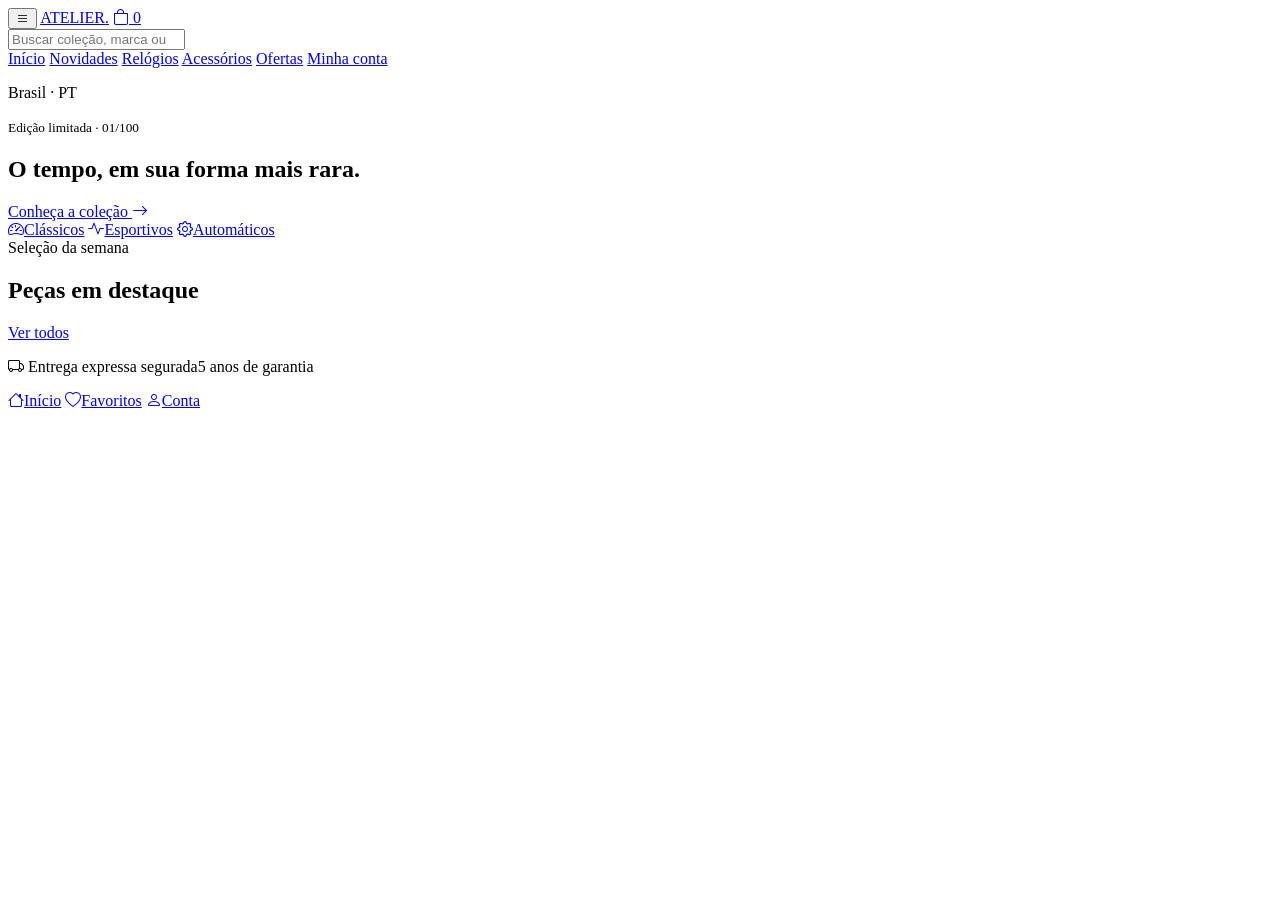
==== index.html @ ace93dc6 "arquivo index" ====
<!DOCTYPE html>
<html lang="pt-BR">
<head>
  <meta charset="UTF-8">
  <meta name="viewport" content="width=device-width, initial-scale=1.0">
  <title>ATELIER</title>
  <link rel="preconnect" href="https://fonts.googleapis.com">
  <link rel="preconnect" href="https://fonts.gstatic.com" crossorigin>
  <link href="https://fonts.googleapis.com/css2?family=Inter:wght@400;500;600&family=Playfair+Display:wght@500;600&display=swap" rel="stylesheet">
  <link rel="stylesheet" href="https://cdn.jsdelivr.net/npm/bootstrap-icons@1.11.3/font/bootstrap-icons.css">
  <link rel="stylesheet" href="style.css">
  <script>document.documentElement.dataset.tema = localStorage.getItem('tema') || 'claro';</script>
</head>
<body data-pagina="home">
  <header class="topo">
    <button class="icone" onclick="alternarMenu()" aria-label="Abrir menu"><i class="bi bi-list"></i></button>
    <a href="index.html" class="marca">ATELIER<span>.</span></a>
    <a href="checkout.html" class="icone sacola" aria-label="Sacola">
      <i class="bi bi-bag"></i>
      <span class="contador" id="contador">0</span>
    </a>
  </header>

  <nav class="menu" id="menu">
    <form action="produtos.html">
      <input type="search" name="busca" placeholder="Buscar coleção, marca ou referência">
    </form>
    <a class="link" href="index.html">Início</a>
    <a class="link" href="produtos.html?cat=novidades">Novidades</a>
    <a class="link" href="produtos.html?cat=relogios">Relógios</a>
    <a class="link" href="produtos.html?cat=acessorios">Acessórios</a>
    <a class="link" href="produtos.html?cat=ofertas">Ofertas</a>
    <a class="link" href="conta.html">Minha conta</a>
    <p class="idioma">Brasil · PT</p>
  </nav>

  <main>
    <section class="banner">
      <small>Edição limitada · 01/100</small>
      <h1>O tempo, em sua forma mais rara.</h1>
      <a href="produtos.html?cat=relogios">Conheça a coleção <i class="bi bi-arrow-right"></i></a>
    </section>

    <section class="atalhos">
      <a href="produtos.html?cat=relogios"><i class="bi bi-speedometer2"></i>Clássicos</a>
      <a href="produtos.html?cat=relogios"><i class="bi bi-activity"></i>Esportivos</a>
      <a href="produtos.html?cat=relogios"><i class="bi bi-gear"></i>Automáticos</a>
    </section>

    <section>
      <span class="rotulo">Seleção da semana</span>
      <div class="titulo-linha">
        <h2>Peças em destaque</h2>
        <a href="produtos.html?cat=novidades">Ver todos</a>
      </div>
      <div class="grade" id="destaques"></div>
    </section>

    <p class="faixa"><span><i class="bi bi-truck"></i> Entrega expressa segurada</span><span>5 anos de garantia</span></p>
  </main>

  <nav class="rodape-nav">
    <a href="index.html" class="ativo"><i class="bi bi-house"></i>Início</a>
    <a href="favoritos.html"><i class="bi bi-heart"></i>Favoritos</a>
    <a href="conta.html"><i class="bi bi-person"></i>Conta</a>
  </nav>

  <script src="script.js"></script>
</body>
</html>
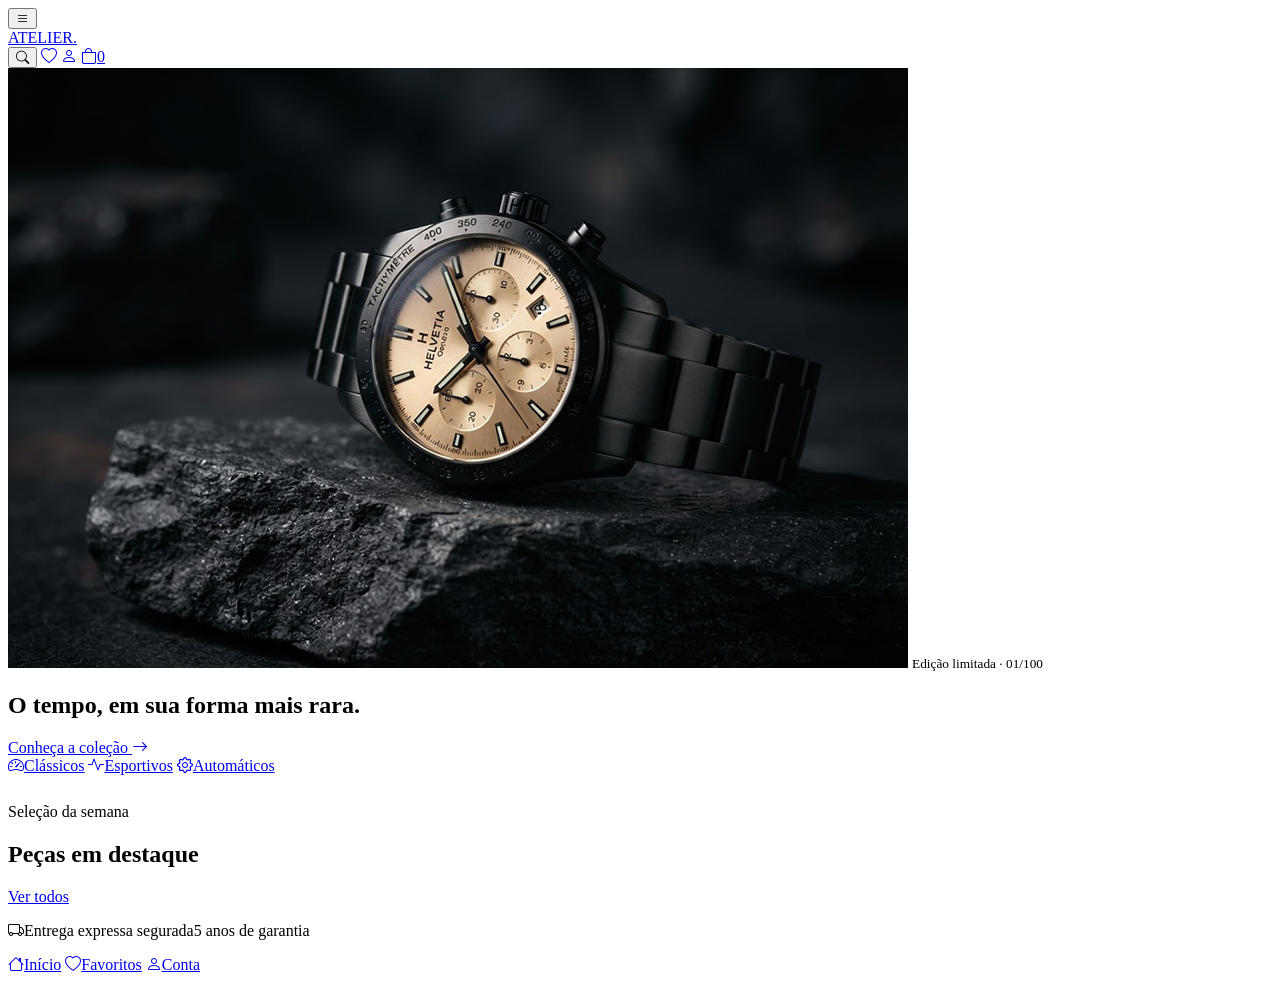
==== commit b480ceb0: "Concertando os codigos para receberem as imagens" ====
--- a/index.html
+++ b/index.html
@@ -6,60 +6,77 @@
   <title>ATELIER</title>
   <link rel="preconnect" href="https://fonts.googleapis.com">
   <link rel="preconnect" href="https://fonts.gstatic.com" crossorigin>
-  <link href="https://fonts.googleapis.com/css2?family=Inter:wght@400;500;600&family=Playfair+Display:wght@500;600&display=swap" rel="stylesheet">
+  <link href="https://fonts.googleapis.com/css2?family=Inter:wght@400;500;600;700&family=Playfair+Display:wght@500;600&display=swap" rel="stylesheet">
   <link rel="stylesheet" href="https://cdn.jsdelivr.net/npm/bootstrap-icons@1.11.3/font/bootstrap-icons.css">
   <link rel="stylesheet" href="style.css">
   <script>document.documentElement.dataset.tema = localStorage.getItem('tema') || 'claro';</script>
 </head>
 <body data-pagina="home">
   <header class="topo">
-    <button class="icone" onclick="alternarMenu()" aria-label="Abrir menu"><i class="bi bi-list"></i></button>
+    <div class="esquerda"><button class="icone" onclick="abrirMenu()" aria-label="Abrir menu"><i class="bi bi-list"></i></button></div>
     <a href="index.html" class="marca">ATELIER<span>.</span></a>
-    <a href="checkout.html" class="icone sacola" aria-label="Sacola">
-      <i class="bi bi-bag"></i>
-      <span class="contador" id="contador">0</span>
+    <div class="direita">
+      <button class="icone" onclick="abrirMenu()" aria-label="Buscar"><i class="bi bi-search"></i></button>
+      <a href="favoritos.html" class="icone so-desktop" aria-label="Favoritos"><i class="bi bi-heart"></i></a>
+      <a href="conta.html" class="icone so-desktop" aria-label="Minha conta"><i class="bi bi-person"></i></a>
+      <a href="checkout.html" class="icone" aria-label="Sacola"><i class="bi bi-bag"></i><span class="contador">0</span></a>
+    </div>
+  </header>
+  <div class="menu-tela" id="menu" hidden>
+    <header class="topo escuro">
+      <div class="esquerda"><button class="icone" onclick="fecharMenu()" aria-label="Fechar menu"><i class="bi bi-x-lg"></i></button></div>
+      <a href="index.html" class="marca">ATELIER<span>.</span></a>
+      <div class="direita">
+        <a href="checkout.html" class="icone" aria-label="Sacola"><i class="bi bi-bag"></i></a>
+      </div>
+    </header>
+    <form class="menu-busca" action="produtos.html">
+      <div class="busca"><i class="bi bi-search"></i><input type="search" name="busca" placeholder="Buscar coleção, marca ou referência"></div>
+    </form>
+    <nav class="menu-lista">
+      <a href="index.html" class="atual"><small>01</small>Início<i class="bi bi-arrow-up-right"></i></a>
+      <a href="produtos.html?cat=novidades"><small>02</small>Novidades<i class="bi bi-arrow-up-right"></i></a>
+      <a href="produtos.html?cat=relogios"><small>03</small>Relógios<i class="bi bi-arrow-up-right"></i></a>
+      <a href="produtos.html?cat=acessorios"><small>04</small>Acessórios<i class="bi bi-arrow-up-right"></i></a>
+      <a href="produtos.html?cat=ofertas"><small>05</small>Ofertas<i class="bi bi-arrow-up-right"></i></a>
+    </nav>
+    <a class="jornal" href="produtos.html?cat=novidades">
+      <img src="img/Heritage chrono.png" alt="" onerror="this.remove()">
+      <div><small>Atelier Journal · 08</small><h3>A arte invisível de um movimento perfeito</h3></div>
+      <span>Ler artigo <i class="bi bi-arrow-right"></i></span>
     </a>
-  </header>
-
-  <nav class="menu" id="menu">
-    <form action="produtos.html">
-      <input type="search" name="busca" placeholder="Buscar coleção, marca ou referência">
-    </form>
-    <a class="link" href="index.html">Início</a>
-    <a class="link" href="produtos.html?cat=novidades">Novidades</a>
-    <a class="link" href="produtos.html?cat=relogios">Relógios</a>
-    <a class="link" href="produtos.html?cat=acessorios">Acessórios</a>
-    <a class="link" href="produtos.html?cat=ofertas">Ofertas</a>
-    <a class="link" href="conta.html">Minha conta</a>
-    <p class="idioma">Brasil · PT</p>
-  </nav>
+    <div class="menu-rodape">
+      <a href="conta.html"><i class="bi bi-person"></i> Minha conta</a>
+      <span>Brasil · PT <i class="bi bi-chevron-down" style="color:#a09e97"></i></span>
+    </div>
+  </div>
 
   <main>
     <section class="banner">
+      <img src="img/Banner.png" alt="" onerror="this.remove()">
       <small>Edição limitada · 01/100</small>
       <h1>O tempo, em sua forma mais rara.</h1>
       <a href="produtos.html?cat=relogios">Conheça a coleção <i class="bi bi-arrow-right"></i></a>
     </section>
 
-    <section class="atalhos">
+    <div class="atalhos">
       <a href="produtos.html?cat=relogios"><i class="bi bi-speedometer2"></i>Clássicos</a>
       <a href="produtos.html?cat=relogios"><i class="bi bi-activity"></i>Esportivos</a>
       <a href="produtos.html?cat=relogios"><i class="bi bi-gear"></i>Automáticos</a>
-    </section>
+    </div>
 
-    <section>
+    <section style="margin-top:28px">
       <span class="rotulo">Seleção da semana</span>
       <div class="titulo-linha">
         <h2>Peças em destaque</h2>
         <a href="produtos.html?cat=novidades">Ver todos</a>
       </div>
-      <div class="grade" id="destaques"></div>
+      <div class="grade destaques" id="destaques"></div>
     </section>
 
-    <p class="faixa"><span><i class="bi bi-truck"></i> Entrega expressa segurada</span><span>5 anos de garantia</span></p>
+    <p class="faixa"><span><i class="bi bi-truck"></i>Entrega expressa segurada</span><em></em><span>5 anos de garantia</span></p>
   </main>
-
-  <nav class="rodape-nav">
+  <nav class="abas">
     <a href="index.html" class="ativo"><i class="bi bi-house"></i>Início</a>
     <a href="favoritos.html"><i class="bi bi-heart"></i>Favoritos</a>
     <a href="conta.html"><i class="bi bi-person"></i>Conta</a>
